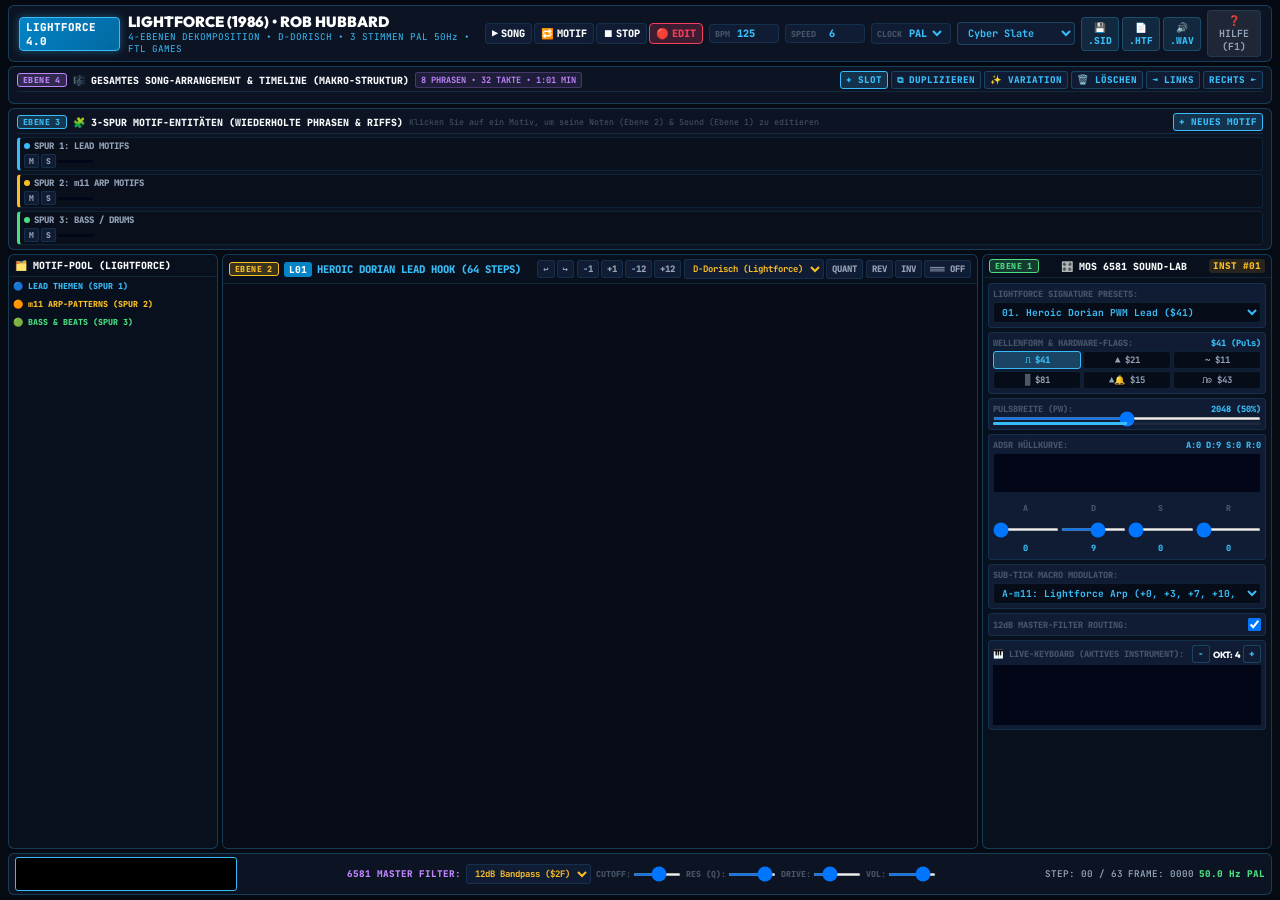
==== web_player/lightforce.html @ bea5eb61 "Create dedicated Lightforce 4-layer decomposition and motif tracker workstation (lightforce.html)" ====
<!DOCTYPE html>
<html lang="de">
<head>
    <meta charset="UTF-8">
    <meta name="viewport" content="width=device-width, initial-scale=1.0">
    <title>LIGHTFORCE 1986 • 4-Ebenen Dekomposition & Motif-Tracker (Rob Hubbard)</title>
    <link rel="stylesheet" href="lightforce.css?v=1.0.0">
</head>
<body class="lf-body" data-theme="cyber">

    <div class="lf-app-container">

        <!-- ================================================================= -->
        <!-- 1. TOP HEADER & LIGHTFORCE WORKSPACE HUD                          -->
        <!-- ================================================================= -->
        <header class="lf-header">
            <div class="lf-brand">
                <div class="lf-logo-badge">LIGHTFORCE 4.0</div>
                <div>
                    <h1>LIGHTFORCE (1986) • ROB HUBBARD</h1>
                    <div class="lf-sub">4-EBENEN DEKOMPOSITION • D-DORISCH • 3 STIMMEN PAL 50Hz • FTL GAMES</div>
                </div>
            </div>

            <!-- Master Transport & Tools -->
            <div class="lf-header-controls">
                <div class="lf-btn-group">
                    <button class="lf-btn lf-btn-play" id="btn-play-song" title="Ganzen Lightforce Song abspielen (Space)">
                        <span class="icon">▶</span> SONG
                    </button>
                    <button class="lf-btn lf-btn-loop" id="btn-play-motif" title="Ausgewähltes Motif / Pattern loopen">
                        <span class="icon">🔁</span> MOTIF
                    </button>
                    <button class="lf-btn lf-btn-stop" id="btn-stop" title="Wiedergabe stoppen (Esc)">
                        <span class="icon">⏹</span> STOP
                    </button>
                    <button class="lf-btn lf-btn-rec active" id="btn-rec-mode" title="Live-Edit-Modus aktiv">
                        <span class="icon">🔴</span> EDIT
                    </button>
                </div>

                <div class="lf-param-box">
                    <label>BPM</label>
                    <input type="number" id="inp-bpm" min="40" max="240" value="125">
                </div>
                <div class="lf-param-box">
                    <label>SPEED</label>
                    <input type="number" id="inp-speed" min="1" max="16" value="6" title="Frames pro 16tel-Schritt">
                </div>
                <div class="lf-param-box">
                    <label>CLOCK</label>
                    <select id="sel-clock">
                        <option value="pal" selected>PAL 50Hz</option>
                        <option value="ntsc">NTSC 60Hz</option>
                    </select>
                </div>

                <select id="sel-theme" class="lf-select" title="Farbschema wählen">
                    <option value="cyber" selected>Cyber Slate</option>
                    <option value="ft2">FastTracker II</option>
                    <option value="c64">Commodore 64</option>
                    <option value="matrix">Matrix Green</option>
                    <option value="dracula">Dracula Dark</option>
                </select>

                <div class="lf-export-actions">
                    <button class="lf-btn-export" id="btn-export-sid" title="Als spielbare C64 .SID-Datei exportieren">💾 .SID</button>
                    <button class="lf-btn-export" id="btn-export-htf" title="Als JSON-Projekt speichern">📄 .HTF</button>
                    <button class="lf-btn-export" id="btn-export-wav" title="Als 44.1kHz WAV rendern">🔊 .WAV</button>
                </div>

                <button class="lf-btn-help" id="btn-help" title="Hilfe & Shortcuts (F1)">❓ HILFE (F1)</button>
            </div>
        </header>

        <!-- ================================================================= -->
        <!-- 2. EBENE 4: SONG-ARRANGEMENT & MAKRO-TIMELINE (8 ABSCHNITTE)      -->
        <!-- ================================================================= -->
        <section class="lf-layer4-panel">
            <div class="lf-panel-header">
                <div class="ph-left">
                    <span class="layer-badge l4">EBENE 4</span>
                    <span class="lf-tag">🎼 GESAMTES SONG-ARRANGEMENT & TIMELINE (MAKRO-STRUKTUR)</span>
                    <span class="lf-stat-badge" id="arranger-stats-badge">8 PHRASEN • 32 TAKTE • 1:01 MIN</span>
                </div>
                <div class="ph-right">
                    <button class="lf-btn-xs btn-accent" id="btn-add-order-slot" title="Neuen Slot anfügen">+ SLOT</button>
                    <button class="lf-btn-xs" id="btn-dup-order-slot" title="Slot duplizieren">⧉ DUPLIZIEREN</button>
                    <button class="lf-btn-xs" id="btn-var-order-slot" title="Ausgewählten Slot als Variation abspalten (Make Unique)">✨ VARIATION</button>
                    <button class="lf-btn-xs lf-btn-del" id="btn-del-order-slot" title="Slot löschen">🗑️ LÖSCHEN</button>
                    <button class="lf-btn-xs" id="btn-move-left" title="Nach links verschieben">◄ LINKS</button>
                    <button class="lf-btn-xs" id="btn-move-right" title="Nach rechts verschieben">RECHTS ►</button>
                </div>
            </div>

            <!-- Horizontal Scrollable Song Timeline -->
            <div class="timeline-scroll-box" id="timeline-scroll-pane">
                <div class="timeline-slots" id="timeline-slots-container">
                    <!-- Populated dynamically by JS -->
                </div>
            </div>
        </section>

        <!-- ================================================================= -->
        <!-- 3. EBENE 3: 3-SPUR WIEDERKEHRENDE MOTIF-LANES (MODULARE ENTITÄTEN)-->
        <!-- ================================================================= -->
        <section class="lf-layer3-panel">
            <div class="lf-panel-header">
                <div class="ph-left">
                    <span class="layer-badge l3">EBENE 3</span>
                    <span class="lf-tag">🧩 3-SPUR MOTIF-ENTITÄTEN (WIEDERHOLTE PHRASEN & RIFFS)</span>
                    <span class="lf-sub-tag">Klicken Sie auf ein Motiv, um seine Noten (Ebene 2) & Sound (Ebene 1) zu editieren</span>
                </div>
                <div class="ph-right">
                    <button class="lf-btn-xs btn-accent" id="btn-new-motif" title="Neues leeres Motiv erzeugen">+ NEUES MOTIF</button>
                </div>
            </div>

            <div class="voice-lanes-container">
                <!-- Lane 1: Melody & Dual Lead -->
                <div class="voice-lane lane-1">
                    <div class="lane-info">
                        <div class="lane-title"><span class="dot d1"></span> SPUR 1: LEAD MOTIFS</div>
                        <div class="lane-btns">
                            <button class="btn-m" id="btn-mute-1">M</button>
                            <button class="btn-s" id="btn-solo-1">S</button>
                            <div class="lane-vu"><div class="lane-vu-fill" id="vu-lane-1"></div></div>
                        </div>
                    </div>
                    <div class="lane-motif-blocks" id="lane-motifs-1">
                        <!-- Populated by JS -->
                    </div>
                </div>

                <!-- Lane 2: Signature m11 Arpeggios & Harmony -->
                <div class="voice-lane lane-2">
                    <div class="lane-info">
                        <div class="lane-title"><span class="dot d2"></span> SPUR 2: m11 ARP MOTIFS</div>
                        <div class="lane-btns">
                            <button class="btn-m" id="btn-mute-2">M</button>
                            <button class="btn-s" id="btn-solo-2">S</button>
                            <div class="lane-vu"><div class="lane-vu-fill" id="vu-lane-2"></div></div>
                        </div>
                    </div>
                    <div class="lane-motif-blocks" id="lane-motifs-2">
                        <!-- Populated by JS -->
                    </div>
                </div>

                <!-- Lane 3: 16th Slap Bass & Drum Multiplex -->
                <div class="voice-lane lane-3">
                    <div class="lane-info">
                        <div class="lane-title"><span class="dot d3"></span> SPUR 3: BASS / DRUMS</div>
                        <div class="lane-btns">
                            <button class="btn-m" id="btn-mute-3">M</button>
                            <button class="btn-s" id="btn-solo-3">S</button>
                            <div class="lane-vu"><div class="lane-vu-fill" id="vu-lane-3"></div></div>
                        </div>
                    </div>
                    <div class="lane-motif-blocks" id="lane-motifs-3">
                        <!-- Populated by JS -->
                    </div>
                </div>
            </div>
        </section>

        <!-- ================================================================= -->
        <!-- 4. WORKBENCH: EBENE 2 (NOTEN-MATRIX) & EBENE 1 (MOS 6581 SYNTH)   -->
        <!-- ================================================================= -->
        <div class="lf-workbench-grid">

            <!-- 4.1 MOTIF-BIBLIOTHEK (LINKS) -->
            <aside class="lf-sidebar-pool">
                <div class="lf-panel-header">
                    <span class="lf-tag">🗂️ MOTIF-POOL (LIGHTFORCE)</span>
                </div>
                <div class="pool-scroll-area">
                    <div class="pool-group">
                        <div class="pg-title t1-col">🔵 LEAD THEMEN (SPUR 1)</div>
                        <div class="pg-list" id="pool-list-1"></div>
                    </div>
                    <div class="pool-group">
                        <div class="pg-title t2-col">🟠 m11 ARP-PATTERNS (SPUR 2)</div>
                        <div class="pg-list" id="pool-list-2"></div>
                    </div>
                    <div class="pool-group">
                        <div class="pg-title t3-col">🟢 BASS & BEATS (SPUR 3)</div>
                        <div class="pg-list" id="pool-list-3"></div>
                    </div>
                </div>
            </aside>

            <!-- 4.2 MITTE: EBENE 2 - DEKOMPRIMIERTE NOTEN- & TRACKER-MATRIX -->
            <main class="lf-editor-main">
                <div class="lf-panel-header editor-hud">
                    <div class="hud-left">
                        <span class="layer-badge l2">EBENE 2</span>
                        <span class="motif-id-badge" id="active-motif-badge">L01</span>
                        <span class="motif-name-text" id="active-motif-name">HEROIC DORIAN LEAD HOOK (64 STEPS)</span>
                    </div>

                    <!-- Transformation & Pitch Editing Toolkit -->
                    <div class="lf-toolkit">
                        <div class="lf-btn-group">
                            <button class="lf-tool-btn" id="btn-undo" title="Rückgängig (Ctrl+Z)">↩</button>
                            <button class="lf-tool-btn" id="btn-redo" title="Wiederholen (Ctrl+Y)">↪</button>
                        </div>
                        <div class="lf-btn-group">
                            <button class="lf-tool-btn" id="btn-trans-dn" title="Halbton tiefer (-1)">-1</button>
                            <button class="lf-tool-btn" id="btn-trans-up" title="Halbton höher (+1)">+1</button>
                            <button class="lf-tool-btn" id="btn-oct-dn" title="Oktave tiefer (-12)">-12</button>
                            <button class="lf-tool-btn" id="btn-oct-up" title="Oktave höher (+12)">+12</button>
                        </div>
                        <div class="lf-btn-group">
                            <select id="sel-quantize" class="lf-select-xs" title="Skalen-Quantisierung">
                                <option value="none">Skala: Frei</option>
                                <option value="dorian" selected>D-Dorisch (Lightforce)</option>
                                <option value="aeolian">D-Natürlich Moll</option>
                                <option value="major">F-Dur (Parallele)</option>
                                <option value="blues">D-Blues Scale</option>
                            </select>
                            <button class="lf-tool-btn" id="btn-quantize" title="Auf gewählte Skala quantisieren">QUANT</button>
                        </div>
                        <div class="lf-btn-group">
                            <button class="lf-tool-btn" id="btn-reverse" title="Notenfolge umkehren">REV</button>
                            <button class="lf-tool-btn" id="btn-invert" title="Noten an Achse spiegeln">INV</button>
                            <button class="lf-tool-btn" id="btn-insert-noteoff" title="Note-Off einfügen (Key 1 / ===)">=== OFF</button>
                        </div>
                    </div>
                </div>

                <!-- 64-Step Matrix Table for Active Motif -->
                <div class="matrix-scroll-pane" id="matrix-scroll-pane">
                    <div class="matrix-table" id="matrix-grid-table">
                        <!-- Populated by JS: Step, Note, Duration, Instrument, Waveform, FX Macro -->
                    </div>
                </div>
            </main>

            <!-- 4.3 RECHTS: EBENE 1 - MOS 6581 SOUND SCULPTOR & LIVE KEYBOARD -->
            <aside class="lf-sidebar-synth">
                <div class="lf-panel-header">
                    <span class="layer-badge l1">EBENE 1</span>
                    <span class="lf-tag">🎛️ MOS 6581 SOUND-LAB</span>
                    <span class="inst-tag" id="lbl-active-inst">INST #01</span>
                </div>

                <div class="synth-body">
                    <!-- Lightforce Preset Selector -->
                    <div class="synth-ctrl-card">
                        <label class="synth-lbl">LIGHTFORCE SIGNATURE PRESETS:</label>
                        <select id="sel-lf-preset" class="lf-select-sm">
                            <option value="01_dorian_lead" selected>01. Heroic Dorian PWM Lead ($41)</option>
                            <option value="02_dual_lead_saw">02. Dual-Lead 3rd Harmony Saw ($21)</option>
                            <option value="03_m11_arpeggio">03. Signature m11 6-Step Arpeggio ($41)</option>
                            <option value="04_slap_bass">04. Driving 16th Slap Bass ($41 narrow)</option>
                            <option value="05_snare_kick">05. Galois Noise Snare & Kick ($81)</option>
                            <option value="06_space_pad">06. Ambient Bandpass Space Pad ($41)</option>
                        </select>
                    </div>

                    <!-- Waveform Selector -->
                    <div class="synth-ctrl-card">
                        <div class="card-head-row">
                            <label class="synth-lbl">WELLENFORM & HARDWARE-FLAGS:</label>
                            <span class="val-txt" id="lbl-wave-hex">$41 (Puls)</span>
                        </div>
                        <div class="wave-matrix">
                            <button class="btn-w active" data-wave="0x41" title="Puls / Rechteck">⎍ $41</button>
                            <button class="btn-w" data-wave="0x21" title="Sägezahn">▲ $21</button>
                            <button class="btn-w" data-wave="0x11" title="Dreieck">~ $11</button>
                            <button class="btn-w" data-wave="0x81" title="Rauschen / Snare">▒ $81</button>
                            <button class="btn-w" data-wave="0x15" title="Ring-Modulation">▲🔔 $15</button>
                            <button class="btn-w" data-wave="0x43" title="Hard-Sync">⎍⚙ $43</button>
                        </div>
                    </div>

                    <!-- Pulse Width -->
                    <div class="synth-ctrl-card">
                        <div class="card-head-row">
                            <label class="synth-lbl">PULSBREITE (PW):</label>
                            <span class="val-txt" id="lbl-pw-val">2048 (50%)</span>
                        </div>
                        <input type="range" id="inp-pw" min="0" max="4095" value="2048" class="lf-range">
                        <div class="pw-track"><div class="pw-fill" id="pw-fill" style="width: 50%;"></div></div>
                    </div>

                    <!-- ADSR Envelope Visualizer -->
                    <div class="synth-ctrl-card">
                        <div class="card-head-row">
                            <label class="synth-lbl">ADSR HÜLLKURVE:</label>
                            <span class="val-txt" id="lbl-adsr-txt">A:0 D:9 S:0 R:0</span>
                        </div>
                        <div class="adsr-box">
                            <canvas id="adsr-canvas" width="280" height="38"></canvas>
                        </div>
                        <div class="adsr-sliders">
                            <div class="adsr-unit"><label>A</label><input type="range" id="inp-att" min="0" max="15" value="0"><span id="lbl-att">0</span></div>
                            <div class="adsr-unit"><label>D</label><input type="range" id="inp-dec" min="0" max="15" value="9"><span id="lbl-dec">9</span></div>
                            <div class="adsr-unit"><label>S</label><input type="range" id="inp-sus" min="0" max="15" value="0"><span id="lbl-sus">0</span></div>
                            <div class="adsr-unit"><label>R</label><input type="range" id="inp-rel" min="0" max="15" value="0"><span id="lbl-rel">0</span></div>
                        </div>
                    </div>

                    <!-- Sub-Tick Macro Modulator -->
                    <div class="synth-ctrl-card">
                        <label class="synth-lbl">SUB-TICK MACRO MODULATOR:</label>
                        <select id="sel-macro" class="lf-select-sm">
                            <option value="A-m11" selected>A-m11: Lightforce Arp (+0, +3, +7, +10, +14, +17)</option>
                            <option value="P02">P02: Heroic Pitch-Scoop (-2 Halbtöne)</option>
                            <option value="V08">V08: Delayed Vibrato (5.5Hz LFO)</option>
                            <option value="S12">S12: Slap-Bass Oktav-Pop (+12 HT)</option>
                            <option value="D-SD">D-SD: Snare Interrupt (Stimme 3)</option>
                            <option value="none">Kein Macro (Statisch)</option>
                        </select>
                    </div>

                    <!-- Filter Route Toggle -->
                    <div class="synth-ctrl-card row-flex">
                        <label class="synth-lbl">12dB MASTER-FILTER ROUTING:</label>
                        <input type="checkbox" id="chk-filter" checked>
                    </div>

                    <!-- Live Piano Keyboard for Active Lightforce Instrument -->
                    <div class="synth-ctrl-card keyboard-card">
                        <div class="card-head-row">
                            <label class="synth-lbl">🎹 LIVE-KEYBOARD (AKTIVES INSTRUMENT):</label>
                            <div style="display:flex; gap:3px; align-items:center;">
                                <button class="lf-btn-xs" id="btn-kb-oct-dn">-</button>
                                <span id="lbl-kb-oct" style="font-size:0.56rem; font-weight:800;">OKT: 4</span>
                                <button class="lf-btn-xs" id="btn-kb-oct-up">+</button>
                            </div>
                        </div>
                        <div class="piano-keys-wrapper" id="piano-keys-container">
                            <!-- Keys generated by JS -->
                        </div>
                    </div>
                </div>
            </aside>

        </div>

        <!-- ================================================================= -->
        <!-- 5. BOTTOM MASTER FILTER, SCOPE & 6502 TELEMETRY                   -->
        <!-- ================================================================= -->
        <footer class="lf-footer">
            <div class="scope-box">
                <canvas id="scope-canvas" width="220" height="32"></canvas>
            </div>

            <!-- Master MOS 6581 Analog Filter -->
            <div class="master-filter-box">
                <span class="flt-lbl">6581 MASTER FILTER:</span>
                <select id="sel-flt-mode" class="lf-select-xs">
                    <option value="0x2F" selected>12dB Bandpass ($2F)</option>
                    <option value="0x1F">12dB Lowpass ($1F)</option>
                    <option value="0x4F">12dB Highpass ($4F)</option>
                    <option value="0x3F">Notch ($3F)</option>
                    <option value="0x0F">Bypass</option>
                </select>
                <div class="flt-param">
                    <label>CUTOFF:</label>
                    <input type="range" id="inp-flt-cut" min="0" max="2047" value="1200">
                </div>
                <div class="flt-param">
                    <label>RES (Q):</label>
                    <input type="range" id="inp-flt-res" min="0" max="15" value="14">
                </div>
                <div class="flt-param">
                    <label>DRIVE:</label>
                    <input type="range" id="inp-flt-drive" min="0" max="10" value="3">
                </div>
                <div class="flt-param">
                    <label>VOL:</label>
                    <input type="range" id="inp-master-vol" min="0" max="100" value="85">
                </div>
            </div>

            <div class="telemetry-box">
                <span class="tele-badge" id="tele-step">STEP: 00 / 63</span>
                <span class="tele-badge" id="tele-frame">FRAME: 0000</span>
                <span class="tele-badge live">50.0 Hz PAL</span>
            </div>
        </footer>

    </div>

    <!-- Keyboard Shortcuts Help Modal (F1) -->
    <div class="lf-modal-overlay" id="help-modal" style="display: none;">
        <div class="lf-modal-content">
            <div class="modal-head">
                <h2>🎹 LIGHTFORCE WORKSTATION • WORKFLOW & TASTENBEFEHLE</h2>
                <button class="btn-close" id="btn-close-help">✖</button>
            </div>
            <div class="modal-body">
                <div class="modal-grid">
                    <div class="grid-col">
                        <h3>🎼 NOTENEINGABE & NAVIGATION</h3>
                        <ul>
                            <li><kbd>A</kbd> <kbd>W</kbd> <kbd>S</kbd> <kbd>E</kbd> <kbd>D</kbd> <kbd>F</kbd> ... : Noten spielen & eingeben</li>
                            <li><kbd>1</kbd> oder <kbd>Caps</kbd> : Note-Off (===) eingeben</li>
                            <li><kbd>Del</kbd> / <kbd>Backspace</kbd> : Feld leeren (...)</li>
                            <li><kbd>↑</kbd> <kbd>↓</kbd> : Step hoch / runter</li>
                            <li><kbd>Space</kbd> : Start / Stop (Song)</li>
                            <li><kbd>Esc</kbd> : Stop</li>
                        </ul>
                    </div>
                    <div class="grid-col">
                        <h3>🎛️ SPUR- & MOTIF-STEUERUNG</h3>
                        <ul>
                            <li><kbd>F9</kbd> : Spur 1 Mute / Unmute</li>
                            <li><kbd>F10</kbd> : Spur 2 Mute / Unmute</li>
                            <li><kbd>F11</kbd> : Spur 3 Mute / Unmute</li>
                            <li><kbd>F12</kbd> : Alle Spuren aktivieren</li>
                            <li><kbd>Ctrl+Z</kbd> : Rückgängig (Undo)</li>
                            <li><kbd>Ctrl+Y</kbd> : Wiederholen (Redo)</li>
                        </ul>
                    </div>
                </div>
            </div>
        </div>
    </div>

    <!-- Lightforce Workstation Controller Script -->
    <script src="lightforce.js?v=1.0.0"></script>
</body>
</html>
---- web_player/lightforce.css ----
/* ==============================================================================
   LIGHTFORCE 1986 - 4-LAYER DECOMPOSITION & TRACKER STYLING
   ============================================================================== */

@import url('https://fonts.googleapis.com/css2?family=JetBrains+Mono:wght@400;600;700;800;900&family=Outfit:wght@400;600;700;800;900&display=swap');

:root {
    --font-mono: 'JetBrains Mono', monospace;
    --font-ui: 'Outfit', -apple-system, BlinkMacSystemFont, sans-serif;

    /* Theme: Cyber Slate (Default) */
    --bg-main: #060a12;
    --bg-header: #0c1424;
    --bg-panel: #09101d;
    --bg-card: #101c33;
    --bg-row-even: #080d18;
    --bg-row-odd: #0b1222;
    --bg-row-beat4: #121e38;
    --bg-row-beat16: #1a2b50;
    --bg-row-playhead: rgba(56, 189, 248, 0.35);

    --border-subtle: rgba(56, 189, 248, 0.12);
    --border-medium: rgba(56, 189, 248, 0.25);
    --border-accent: rgba(56, 189, 248, 0.65);

    /* 4-Layer Hierarchy Colors */
    --layer4-purple: #c084fc;
    --layer3-blue: #38bdf8;
    --layer2-amber: #fbbf24;
    --layer1-green: #4ade80;

    /* 3 Track Stem Colors */
    --trk1-cyan: #38bdf8;
    --trk2-amber: #fbbf24;
    --trk3-green: #4ade80;

    --tag-dur-bg: rgba(251, 146, 60, 0.15);
    --tag-dur-color: #fb923c;
    --tag-inst-bg: rgba(192, 132, 252, 0.15);
    --tag-inst-color: #c084fc;

    --text-primary: #f8fafc;
    --text-secondary: #94a3b8;
    --text-muted: #475569;
    --text-empty: #1e293b;
}

[data-theme="ft2"] {
    --bg-main: #000044;
    --bg-header: #000066;
    --bg-panel: #000055;
    --bg-card: #000088;
    --bg-row-even: #000033;
    --bg-row-odd: #000044;
    --bg-row-beat4: #000077;
    --bg-row-beat16: #0000aa;
    --bg-row-playhead: rgba(255, 255, 0, 0.35);
    --border-subtle: #000088;
    --border-medium: #0000aa;
    --border-accent: #ffff00;
    --trk1-cyan: #00ffff;
    --trk2-amber: #ffff00;
    --trk3-green: #00ff00;
    --text-primary: #ffffff;
    --text-secondary: #aaaaaa;
    --text-muted: #555555;
    --text-empty: #000022;
}

[data-theme="c64"] {
    --bg-main: #40318d;
    --bg-header: #291e5e;
    --bg-panel: #342875;
    --bg-card: #4d3ca6;
    --bg-row-even: #392b80;
    --bg-row-odd: #40318d;
    --bg-row-beat4: #5946bf;
    --bg-row-beat16: #6854d9;
    --bg-row-playhead: rgba(163, 206, 255, 0.4);
    --border-subtle: #5946bf;
    --border-medium: #7562e0;
    --border-accent: #a3ceff;
    --trk1-cyan: #a3ceff;
    --trk2-amber: #e5ce81;
    --trk3-green: #9ae29b;
    --text-primary: #ffffff;
    --text-secondary: #a3ceff;
    --text-muted: #7562e0;
    --text-empty: #291e5e;
}

[data-theme="matrix"] {
    --bg-main: #020803;
    --bg-header: #051408;
    --bg-panel: #071c0a;
    --bg-card: #0c2910;
    --bg-row-even: #040e06;
    --bg-row-odd: #071609;
    --bg-row-beat4: #0c2411;
    --bg-row-beat16: #13381a;
    --bg-row-playhead: rgba(34, 197, 94, 0.35);
    --border-subtle: rgba(34, 197, 94, 0.18);
    --border-medium: rgba(34, 197, 94, 0.35);
    --border-accent: rgba(34, 197, 94, 0.7);
    --trk1-cyan: #4ade80;
    --trk2-amber: #a3e635;
    --trk3-green: #22c55e;
    --text-primary: #86efac;
    --text-secondary: #4ade80;
    --text-muted: #166534;
    --text-empty: #14532d;
}

[data-theme="dracula"] {
    --bg-main: #1e1f29;
    --bg-header: #282a36;
    --bg-panel: #282a36;
    --bg-card: #343746;
    --bg-row-even: #21222c;
    --bg-row-odd: #282a36;
    --bg-row-beat4: #383a59;
    --bg-row-beat16: #44475a;
    --bg-row-playhead: rgba(189, 147, 249, 0.3);
    --border-subtle: rgba(98, 114, 164, 0.25);
    --border-medium: rgba(98, 114, 164, 0.4);
    --border-accent: #bd93f9;
    --trk1-cyan: #8be9fd;
    --trk2-amber: #f1fa8c;
    --trk3-green: #50fa7b;
    --text-primary: #f8f8f2;
    --text-secondary: #bfbfd4;
    --text-muted: #6272a4;
    --text-empty: #44475a;
}

* { box-sizing: border-box; margin: 0; padding: 0; user-select: none; }

body.lf-body {
    background: var(--bg-main);
    color: var(--text-primary);
    font-family: var(--font-ui);
    height: 100vh;
    width: 100vw;
    overflow: hidden;
    -webkit-font-smoothing: antialiased;
}

.lf-app-container {
    display: flex;
    flex-direction: column;
    height: 100vh;
    padding: 5px 8px;
    gap: 4px;
}

/* Layer Badges */
.layer-badge {
    font-family: var(--font-mono);
    font-size: 0.52rem;
    font-weight: 900;
    padding: 1px 5px;
    border-radius: 3px;
    letter-spacing: 0.4px;
}
.layer-badge.l4 { background: rgba(192, 132, 252, 0.2); color: var(--layer4-purple); border: 1px solid var(--layer4-purple); }
.layer-badge.l3 { background: rgba(56, 189, 248, 0.2); color: var(--layer3-blue); border: 1px solid var(--layer3-blue); }
.layer-badge.l2 { background: rgba(251, 191, 36, 0.2); color: var(--layer2-amber); border: 1px solid var(--layer2-amber); }
.layer-badge.l1 { background: rgba(74, 222, 128, 0.2); color: var(--layer1-green); border: 1px solid var(--layer1-green); }

/* ==============================================================================
   1. TOP HEADER & LIGHTFORCE WORKSPACE HUD
   ============================================================================== */

.lf-header {
    display: flex;
    justify-content: space-between;
    align-items: center;
    background: var(--bg-header);
    border: 1px solid var(--border-medium);
    border-radius: 6px;
    padding: 4px 10px;
    box-shadow: 0 4px 12px rgba(0, 0, 0, 0.3);
}

.lf-brand { display: flex; align-items: center; gap: 8px; }

.lf-logo-badge {
    background: linear-gradient(135deg, #0284c7, #0369a1);
    color: #fff;
    font-family: var(--font-mono);
    font-weight: 900;
    font-size: 0.68rem;
    padding: 2px 6px;
    border-radius: 4px;
    border: 1px solid var(--trk1-cyan);
    box-shadow: 0 0 8px rgba(56, 189, 248, 0.4);
}

.lf-brand h1 { font-size: 0.92rem; font-weight: 900; color: #fff; }
.lf-sub { font-family: var(--font-mono); font-size: 0.58rem; color: var(--trk1-cyan); }

.lf-header-controls { display: flex; align-items: center; gap: 6px; }

.lf-btn-group { display: flex; gap: 2px; }

.lf-btn {
    background: var(--bg-card);
    border: 1px solid var(--border-subtle);
    color: var(--text-primary);
    font-family: var(--font-mono);
    font-size: 0.64rem;
    font-weight: 800;
    padding: 3px 6px;
    border-radius: 4px;
    cursor: pointer;
    display: flex;
    align-items: center;
    gap: 3px;
    transition: all 0.15s;
}

.lf-btn:hover { border-color: var(--trk1-cyan); }
.lf-btn-play:hover { color: var(--trk3-green); border-color: var(--trk3-green); box-shadow: 0 0 8px rgba(74, 222, 128, 0.3); }
.lf-btn-loop:hover { color: var(--trk2-amber); border-color: var(--trk2-amber); }
.lf-btn-stop:hover { color: #f43f5e; border-color: #f43f5e; }
.lf-btn-rec.active { background: rgba(244, 63, 94, 0.2); border-color: #f43f5e; color: #f43f5e; }

.lf-param-box {
    display: flex;
    align-items: center;
    gap: 3px;
    background: var(--bg-card);
    border: 1px solid var(--border-subtle);
    padding: 2px 5px;
    border-radius: 4px;
}

.lf-param-box label { font-family: var(--font-mono); font-size: 0.52rem; font-weight: 900; color: var(--text-muted); }
.lf-param-box input, .lf-param-box select {
    background: transparent;
    border: none;
    color: var(--trk1-cyan);
    font-family: var(--font-mono);
    font-size: 0.64rem;
    font-weight: 800;
    width: 40px;
    outline: none;
    text-align: center;
}

.lf-select {
    background: var(--bg-card);
    border: 1px solid var(--border-medium);
    color: var(--trk1-cyan);
    font-family: var(--font-mono);
    font-size: 0.64rem;
    font-weight: 700;
    padding: 3px 6px;
    border-radius: 4px;
    outline: none;
}

.lf-export-actions { display: flex; gap: 3px; }
.lf-btn-export {
    background: rgba(56, 189, 248, 0.12);
    border: 1px solid var(--border-medium);
    color: var(--trk1-cyan);
    font-family: var(--font-mono);
    font-size: 0.6rem;
    font-weight: 800;
    padding: 3px 6px;
    border-radius: 4px;
    cursor: pointer;
    transition: all 0.15s;
}
.lf-btn-export:hover { background: var(--trk1-cyan); color: #000; }

.lf-btn-help {
    background: rgba(255, 255, 255, 0.08);
    border: 1px solid var(--border-subtle);
    color: var(--text-secondary);
    font-family: var(--font-mono);
    font-size: 0.62rem;
    font-weight: 700;
    padding: 3px 6px;
    border-radius: 4px;
    cursor: pointer;
}

/* ==============================================================================
   2. EBENE 4: SONG-ARRANGEMENT & MAKRO-TIMELINE
   ============================================================================== */

.lf-layer4-panel {
    display: flex;
    flex-direction: column;
    background: var(--bg-header);
    border: 1px solid var(--border-medium);
    border-radius: 6px;
    padding: 4px 8px;
    gap: 3px;
}

.lf-panel-header {
    display: flex;
    justify-content: space-between;
    align-items: center;
    border-bottom: 1px solid var(--border-subtle);
    padding-bottom: 2px;
}

.ph-left { display: flex; align-items: center; gap: 6px; }
.ph-right { display: flex; gap: 3px; }

.lf-tag { font-family: var(--font-mono); font-size: 0.62rem; font-weight: 900; color: var(--text-primary); }
.lf-sub-tag { font-family: var(--font-mono); font-size: 0.52rem; color: var(--text-muted); }

.lf-stat-badge {
    font-family: var(--font-mono);
    font-size: 0.54rem;
    font-weight: 700;
    color: var(--layer4-purple);
    background: rgba(192, 132, 252, 0.1);
    padding: 1px 5px;
    border-radius: 3px;
    border: 1px solid rgba(192, 132, 252, 0.25);
}

.lf-btn-xs {
    background: var(--bg-card);
    border: 1px solid var(--border-medium);
    color: var(--trk1-cyan);
    font-family: var(--font-mono);
    font-size: 0.58rem;
    font-weight: 800;
    padding: 2px 5px;
    border-radius: 3px;
    cursor: pointer;
    transition: all 0.15s;
    white-space: nowrap;
}

.lf-btn-xs:hover { background: var(--trk1-cyan); color: #000; }
.lf-btn-xs.btn-accent { background: rgba(56, 189, 248, 0.18); border-color: var(--trk1-cyan); }
.lf-btn-xs.lf-btn-del:hover { background: #f43f5e; color: #fff; border-color: #f43f5e; }

.timeline-scroll-box { display: flex; overflow-x: auto; padding: 2px 0; }
.timeline-scroll-box::-webkit-scrollbar { height: 3px; }
.timeline-scroll-box::-webkit-scrollbar-thumb { background: var(--border-accent); border-radius: 1.5px; }

.timeline-slots { display: flex; gap: 4px; min-width: max-content; }

.timeline-slot-card {
    display: flex;
    flex-direction: column;
    background: var(--bg-card);
    border: 1px solid var(--border-subtle);
    border-radius: 4px;
    padding: 3px 5px;
    min-width: 105px;
    cursor: pointer;
    transition: all 0.15s;
}

.timeline-slot-card:hover { border-color: var(--layer4-purple); transform: translateY(-1px); }
.timeline-slot-card.active {
    background: linear-gradient(135deg, rgba(192, 132, 252, 0.18), rgba(56, 189, 248, 0.25));
    border-color: var(--layer4-purple);
    box-shadow: 0 0 8px rgba(192, 132, 252, 0.4);
}

.timeline-slot-card.playing {
    border-color: #4ade80 !important;
    box-shadow: 0 0 10px rgba(74, 222, 128, 0.5) !important;
    animation: pulse-slot 1s infinite alternate;
}

@keyframes pulse-slot {
    0% { border-color: #4ade80; }
    100% { border-color: #38bdf8; }
}

.tsc-head { display: flex; justify-content: space-between; align-items: center; margin-bottom: 2px; }
.tsc-idx { font-family: var(--font-mono); font-size: 0.5rem; font-weight: 800; color: var(--text-muted); }
.tsc-bars { font-family: var(--font-mono); font-size: 0.48rem; color: var(--trk2-amber); font-weight: 700; }
.tsc-name { font-family: var(--font-mono); font-size: 0.56rem; font-weight: 800; color: #fff; white-space: nowrap; overflow: hidden; text-overflow: ellipsis; margin-bottom: 2px; }

.tsc-sparklines { display: flex; flex-direction: column; gap: 1.5px; }
.tsc-s-row { height: 2px; background: rgba(255, 255, 255, 0.05); border-radius: 1px; overflow: hidden; }
.tsc-s-fill { height: 100%; border-radius: 1px; }
.tsc-s-fill.t1 { background: var(--trk1-cyan); }
.tsc-s-fill.t2 { background: var(--trk2-amber); }
.tsc-s-fill.t3 { background: var(--trk3-green); }

/* ==============================================================================
   3. EBENE 3: 3-SPUR WIEDERKEHRENDE MOTIF-LANES
   ============================================================================== */

.lf-layer3-panel {
    display: flex;
    flex-direction: column;
    background: var(--bg-header);
    border: 1px solid var(--border-medium);
    border-radius: 6px;
    padding: 4px 8px;
    gap: 3px;
}

.voice-lanes-container { display: flex; flex-direction: column; gap: 3px; overflow-x: auto; }

.voice-lane {
    display: flex;
    align-items: center;
    background: rgba(0, 0, 0, 0.25);
    border: 1px solid var(--border-subtle);
    border-radius: 4px;
    padding: 2px 4px;
    gap: 6px;
}

.voice-lane.lane-1 { border-left: 3px solid var(--trk1-cyan); }
.voice-lane.lane-2 { border-left: 3px solid var(--trk2-amber); }
.voice-lane.lane-3 { border-left: 3px solid var(--trk3-green); }

.lane-info { width: 140px; flex-shrink: 0; display: flex; flex-direction: column; gap: 2px; }
.lane-title { font-family: var(--font-mono); font-size: 0.56rem; font-weight: 800; color: var(--text-secondary); display: flex; align-items: center; gap: 4px; }
.dot { width: 6px; height: 6px; border-radius: 50%; }
.dot.d1 { background: var(--trk1-cyan); }
.dot.d2 { background: var(--trk2-amber); }
.dot.d3 { background: var(--trk3-green); }

.lane-btns { display: flex; align-items: center; gap: 2px; }
.btn-m, .btn-s { background: var(--bg-card); border: 1px solid var(--border-subtle); color: var(--text-secondary); font-family: var(--font-mono); font-size: 0.5rem; font-weight: 800; padding: 1px 4px; border-radius: 2px; cursor: pointer; }
.btn-m.active { background: #f43f5e; color: #fff; }
.btn-s.active { background: #eab308; color: #000; }
.lane-vu { width: 35px; height: 3px; background: #020617; border-radius: 1.5px; overflow: hidden; }
.lane-vu-fill { height: 100%; width: 0%; background: linear-gradient(90deg, #4ade80, #facc15, #f43f5e); }

.lane-motif-blocks { display: flex; gap: 4px; min-width: max-content; }

.motif-block {
    display: flex;
    flex-direction: column;
    background: var(--bg-card);
    border: 1px solid var(--border-subtle);
    border-radius: 3px;
    padding: 2px 5px;
    min-width: 95px;
    cursor: pointer;
    transition: all 0.15s;
}

.motif-block:hover { border-color: var(--trk1-cyan); }
.motif-block.active {
    background: linear-gradient(135deg, rgba(56, 189, 248, 0.2), rgba(37, 99, 235, 0.3));
    border-color: var(--trk1-cyan);
    box-shadow: 0 0 8px rgba(56, 189, 248, 0.35);
}

.motif-block.playing {
    border-color: #4ade80 !important;
    box-shadow: 0 0 8px rgba(74, 222, 128, 0.5) !important;
}

.mb-head { display: flex; justify-content: space-between; align-items: center; margin-bottom: 1px; }
.mb-id { font-family: var(--font-mono); font-size: 0.58rem; font-weight: 900; }
.lane-1 .mb-id { color: var(--trk1-cyan); }
.lane-2 .mb-id { color: var(--trk2-amber); }
.lane-3 .mb-id { color: var(--trk3-green); }
.mb-bars { font-family: var(--font-mono); font-size: 0.46rem; color: var(--text-muted); }
.mb-name { font-family: var(--font-mono); font-size: 0.52rem; font-weight: 700; color: var(--text-secondary); white-space: nowrap; overflow: hidden; text-overflow: ellipsis; margin-bottom: 2px; }
.mb-spark { height: 2px; background: rgba(255, 255, 255, 0.05); border-radius: 1px; overflow: hidden; }
.mb-spark-f { height: 100%; border-radius: 1px; }
.lane-1 .mb-spark-f { background: var(--trk1-cyan); }
.lane-2 .mb-spark-f { background: var(--trk2-amber); }
.lane-3 .mb-spark-f { background: var(--trk3-green); }

/* ==============================================================================
   4. WORKBENCH GRID
   ============================================================================== */

.lf-workbench-grid {
    display: flex;
    flex: 1;
    min-height: 0;
    gap: 4px;
    overflow: hidden;
}

/* Sidebar Pool */
.lf-sidebar-pool {
    width: 210px;
    background: var(--bg-panel);
    border: 1px solid var(--border-medium);
    border-radius: 6px;
    display: flex;
    flex-direction: column;
    overflow: hidden;
    flex-shrink: 0;
}

.lf-sidebar-pool .lf-panel-header { padding: 4px 6px; }
.pool-scroll-area { flex: 1; overflow-y: auto; padding: 4px; display: flex; flex-direction: column; gap: 6px; }

.pool-group { display: flex; flex-direction: column; gap: 2px; }
.pg-title { font-family: var(--font-mono); font-size: 0.52rem; font-weight: 900; }
.t1-col { color: var(--trk1-cyan); }
.t2-col { color: var(--trk2-amber); }
.t3-col { color: var(--trk3-green); }

.pg-list { display: flex; flex-direction: column; gap: 2px; }

.pool-item {
    background: var(--bg-card);
    border: 1px solid var(--border-subtle);
    border-radius: 3px;
    padding: 3px 5px;
    display: flex;
    justify-content: space-between;
    align-items: center;
    cursor: pointer;
    transition: all 0.15s;
}

.pool-item:hover { border-color: var(--trk1-cyan); background: rgba(56, 189, 248, 0.08); }
.pool-item.active { background: rgba(56, 189, 248, 0.2); border-color: var(--trk1-cyan); }

.pi-left { display: flex; align-items: center; gap: 4px; }
.pi-id { font-family: var(--font-mono); font-size: 0.58rem; font-weight: 900; color: var(--trk1-cyan); }
.pi-name { font-family: var(--font-mono); font-size: 0.54rem; font-weight: 700; color: var(--text-secondary); white-space: nowrap; overflow: hidden; text-overflow: ellipsis; max-width: 105px; }
.pi-notes { font-family: var(--font-mono); font-size: 0.48rem; color: var(--text-muted); }

/* Main Decompressed Matrix */
.lf-editor-main {
    flex: 1;
    min-width: 320px;
    background: var(--bg-panel);
    border: 1px solid var(--border-medium);
    border-radius: 6px;
    display: flex;
    flex-direction: column;
    overflow: hidden;
}

.editor-hud { padding: 4px 6px; }
.hud-left { display: flex; align-items: center; gap: 5px; }
.motif-id-badge { background: #0284c7; color: #fff; font-family: var(--font-mono); font-size: 0.6rem; font-weight: 900; padding: 1px 5px; border-radius: 3px; }
.motif-name-text { font-family: var(--font-mono); font-size: 0.66rem; font-weight: 900; color: var(--trk1-cyan); }

.lf-toolkit { display: flex; align-items: center; gap: 3px; }
.lf-tool-btn { background: var(--bg-card); border: 1px solid var(--border-subtle); color: var(--text-secondary); font-family: var(--font-mono); font-size: 0.56rem; font-weight: 800; padding: 2px 5px; border-radius: 3px; cursor: pointer; transition: all 0.1s; }
.lf-tool-btn:hover { background: var(--trk1-cyan); color: #000; }
.lf-select-xs { background: var(--bg-card); border: 1px solid var(--border-subtle); color: var(--trk2-amber); font-family: var(--font-mono); font-size: 0.56rem; font-weight: 700; padding: 2px 4px; border-radius: 3px; outline: none; }

.matrix-scroll-pane { flex: 1; overflow-y: auto; background: #070c18; scroll-behavior: smooth; }
.matrix-table { display: flex; flex-direction: column; }

.matrix-row {
    display: grid;
    grid-template-columns: 42px 52px 36px 36px 36px 1fr;
    border-bottom: 1px solid rgba(255, 255, 255, 0.03);
    font-family: var(--font-mono);
    font-size: 0.72rem;
    line-height: 20px;
    height: 20px;
    align-items: center;
    cursor: pointer;
}

.matrix-row.even { background: var(--bg-row-even); }
.matrix-row.odd { background: var(--bg-row-odd); }
.matrix-row.beat-4 { background: var(--bg-row-beat4); border-top: 1px solid rgba(255, 255, 255, 0.1); }
.matrix-row.beat-16 { background: var(--bg-row-beat16); border-top: 1px solid var(--trk1-cyan); }
.matrix-row.playhead { background: var(--bg-row-playhead); border-left: 3px solid var(--trk1-cyan); font-weight: 900; }
.matrix-row.cursor { outline: 1px solid var(--trk1-cyan); background: rgba(56, 189, 248, 0.15); }

.m-step { color: var(--text-muted); font-size: 0.58rem; font-weight: 700; text-align: center; border-right: 1px solid var(--border-subtle); }
.m-note { font-weight: 900; color: var(--trk1-cyan); padding-left: 6px; }
.m-note.empty { color: var(--text-empty); font-weight: 400; }
.m-dur { font-size: 0.56rem; font-weight: 700; color: var(--tag-dur-color); background: var(--tag-dur-bg); border-radius: 2px; text-align: center; }
.m-dur.empty { background: transparent; color: var(--text-empty); }
.m-inst { font-size: 0.56rem; font-weight: 800; color: var(--tag-inst-color); background: var(--tag-inst-bg); border-radius: 2px; text-align: center; }
.m-inst.empty { background: transparent; color: var(--text-empty); }
.m-wave { font-size: 0.54rem; color: #38bdf8; text-align: center; }
.m-wave.empty { color: var(--text-empty); }
.m-fx { font-size: 0.58rem; font-weight: 700; color: #facc15; padding-left: 4px; }
.m-fx.empty { color: var(--text-empty); }

/* Sidebar Synth */
.lf-sidebar-synth {
    width: 290px;
    background: var(--bg-panel);
    border: 1px solid var(--border-medium);
    border-radius: 6px;
    display: flex;
    flex-direction: column;
    overflow: hidden;
    flex-shrink: 0;
}

.lf-sidebar-synth .lf-panel-header { padding: 4px 6px; }
.inst-tag { font-family: var(--font-mono); font-size: 0.58rem; font-weight: 900; color: var(--trk2-amber); background: rgba(251, 191, 36, 0.12); padding: 1px 4px; border-radius: 3px; }

.synth-body { flex: 1; overflow-y: auto; padding: 5px; display: flex; flex-direction: column; gap: 4px; }

.synth-ctrl-card { display: flex; flex-direction: column; gap: 2px; background: var(--bg-card); border: 1px solid var(--border-subtle); border-radius: 4px; padding: 4px; }
.synth-ctrl-card.row-flex { flex-direction: row; justify-content: space-between; align-items: center; }
.synth-lbl { font-family: var(--font-mono); font-size: 0.54rem; font-weight: 800; color: var(--text-muted); }
.card-head-row { display: flex; justify-content: space-between; align-items: center; }
.val-txt { font-family: var(--font-mono); font-size: 0.54rem; font-weight: 800; color: var(--trk1-cyan); }

.lf-select-sm { background: #070d18; border: 1px solid var(--border-subtle); color: var(--trk1-cyan); font-family: var(--font-mono); font-size: 0.6rem; font-weight: 700; padding: 2px 4px; border-radius: 3px; outline: none; }

.wave-matrix { display: grid; grid-template-columns: repeat(3, 1fr); gap: 2px; }
.btn-w { background: #070d18; border: 1px solid var(--border-subtle); color: var(--text-secondary); font-family: var(--font-mono); font-size: 0.56rem; font-weight: 700; padding: 2px; border-radius: 3px; cursor: pointer; }
.btn-w.active { background: rgba(56, 189, 248, 0.25); border-color: var(--trk1-cyan); color: var(--trk1-cyan); font-weight: 900; }

.lf-range { width: 100%; height: 3px; }
.pw-track { height: 3px; background: rgba(255, 255, 255, 0.05); border-radius: 1.5px; overflow: hidden; }
.pw-fill { height: 100%; background: var(--trk1-cyan); }

.adsr-box { background: #020617; border: 1px solid var(--border-subtle); border-radius: 3px; overflow: hidden; }
.adsr-box canvas { width: 100%; height: 38px; display: block; }
.adsr-sliders { display: grid; grid-template-columns: repeat(4, 1fr); gap: 2px; text-align: center; }
.adsr-unit label { font-family: var(--font-mono); font-size: 0.52rem; font-weight: 800; color: var(--text-muted); }
.adsr-unit input { width: 100%; height: 3px; }
.adsr-unit span { font-family: var(--font-mono); font-size: 0.54rem; color: var(--trk1-cyan); font-weight: 800; }

.keyboard-card { height: 90px; }
.piano-keys-wrapper { display: flex; flex: 1; position: relative; padding: 2px; background: #020617; overflow-x: auto; }
.p-key { flex: 1; min-width: 14px; cursor: pointer; border-radius: 0 0 3px 3px; display: flex; align-items: flex-end; justify-content: center; padding-bottom: 2px; }
.p-key.white { background: #e2e8f0; border: 1px solid #94a3b8; height: 100%; z-index: 1; }
.p-key.white:hover, .p-key.white.pressed { background: #38bdf8 !important; }
.p-key.black { background: #0f172a; border: 1px solid #000; height: 58%; margin-left: -5px; margin-right: -5px; z-index: 2; width: 10px; flex: none; }
.p-key.black:hover, .p-key.black.pressed { background: #0284c7 !important; }
.key-txt { font-family: var(--font-mono); font-size: 0.42rem; font-weight: 800; color: #64748b; }

/* ==============================================================================
   5. BOTTOM FOOTER & OSCILLOSCOPE
   ============================================================================== */

.lf-footer {
    display: flex;
    justify-content: space-between;
    align-items: center;
    background: var(--bg-header);
    border: 1px solid var(--border-medium);
    border-radius: 6px;
    padding: 3px 6px;
    gap: 6px;
}

.scope-box canvas { background: #000; border: 1px solid var(--trk1-cyan); border-radius: 3px; display: block; }

.master-filter-box { display: flex; align-items: center; gap: 5px; }
.flt-lbl { font-family: var(--font-mono); font-size: 0.58rem; font-weight: 900; color: var(--tag-inst-color); }
.flt-param { display: flex; align-items: center; gap: 2px; }
.flt-param label { font-family: var(--font-mono); font-size: 0.52rem; font-weight: 800; color: var(--text-muted); }
.flt-param input { width: 48px; height: 3px; }

.telemetry-box { display: flex; align-items: center; gap: 5px; }
.tele-badge { font-family: var(--font-mono); font-size: 0.58rem; color: var(--text-secondary); font-weight: 600; }
.tele-badge.live { color: var(--trk3-green); font-weight: 900; }

/* Modal */
.lf-modal-overlay { position: fixed; top:0; left:0; width:100vw; height:100vh; background: rgba(0,0,0,0.85); backdrop-filter: blur(4px); z-index: 9999; display: flex; align-items: center; justify-content: center; }
.lf-modal-content { background: var(--bg-panel); border: 1px solid var(--trk1-cyan); border-radius: 8px; width: 650px; max-width: 95vw; box-shadow: 0 0 24px rgba(56, 189, 248, 0.4); overflow: hidden; }
.modal-head { background: #1e293b; padding: 6px 12px; display: flex; justify-content: space-between; align-items: center; border-bottom: 1px solid var(--border-medium); }
.modal-head h2 { font-family: var(--font-mono); font-size: 0.8rem; font-weight: 900; color: var(--trk1-cyan); }
.btn-close { background: transparent; border: none; color: #f43f5e; font-size: 1rem; cursor: pointer; }
.modal-body { padding: 12px; }
.modal-grid { display: grid; grid-template-columns: 1fr 1fr; gap: 12px; }
.grid-col h3 { font-family: var(--font-mono); font-size: 0.68rem; color: var(--trk2-amber); margin-bottom: 6px; }
.grid-col ul { list-style: none; display: flex; flex-direction: column; gap: 4px; font-family: var(--font-mono); font-size: 0.62rem; color: var(--text-secondary); }
kbd { background: var(--bg-card); border: 1px solid var(--border-medium); color: var(--trk1-cyan); padding: 1px 4px; border-radius: 2px; font-weight: 900; }

/* Responsive */
@media (max-width: 1100px) {
    .lf-sidebar-pool { width: 175px; }
    .lf-sidebar-synth { width: 250px; }
}

@media (max-width: 800px) {
    .lf-workbench-grid { flex-direction: column; }
    .lf-sidebar-pool, .lf-sidebar-synth { width: 100%; height: 180px; }
}
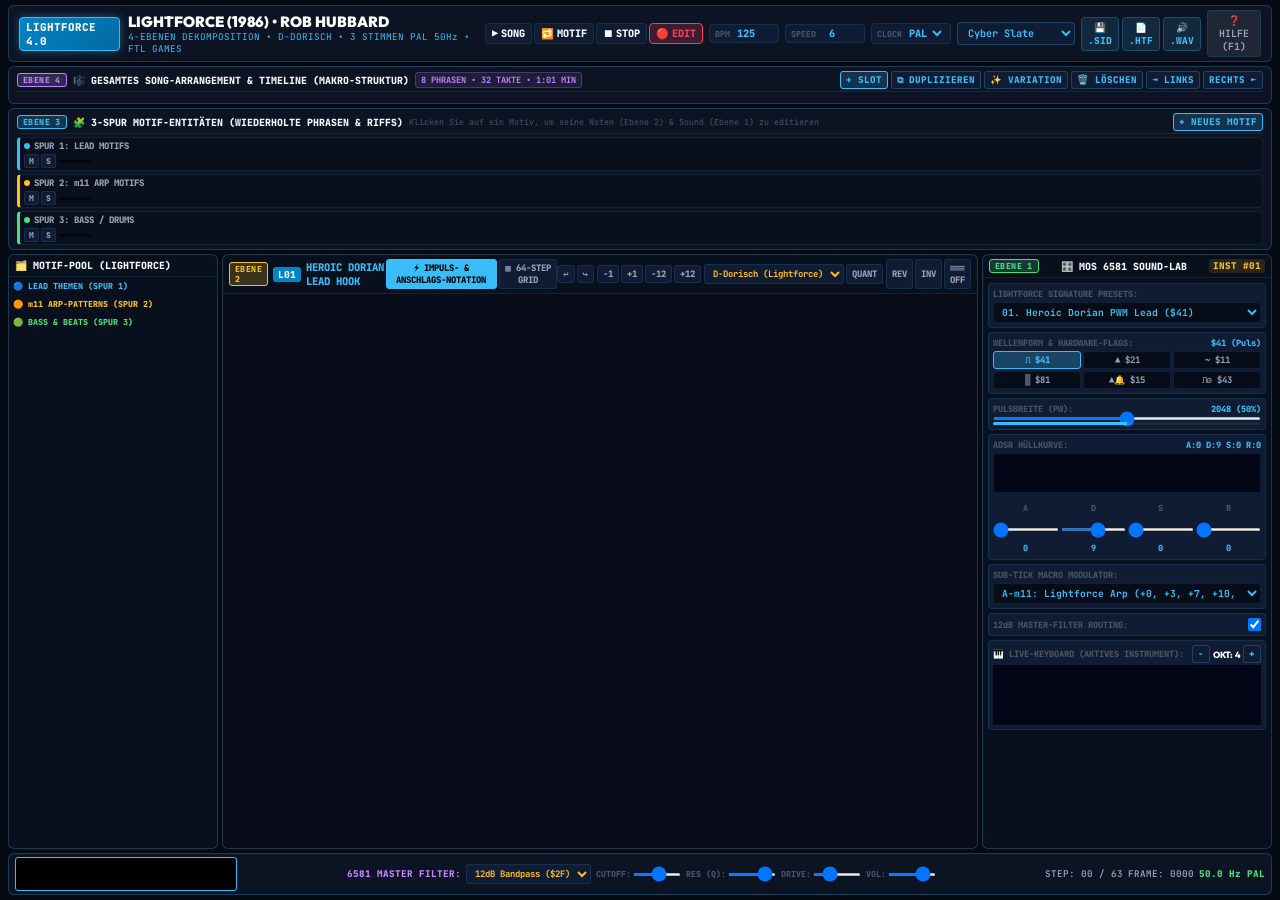
==== commit cfa4de09: "Implement Event-Driven Note Strike & Pulse Flow Notation for Ebene 2 (combining note trigger, full d" ====
--- a/web_player/lightforce.html
+++ b/web_player/lightforce.html
@@ -196,7 +196,13 @@
                     <div class="hud-left">
                         <span class="layer-badge l2">EBENE 2</span>
                         <span class="motif-id-badge" id="active-motif-badge">L01</span>
-                        <span class="motif-name-text" id="active-motif-name">HEROIC DORIAN LEAD HOOK (64 STEPS)</span>
+                        <span class="motif-name-text" id="active-motif-name">HEROIC DORIAN LEAD HOOK</span>
+                    </div>
+
+                    <!-- Notation View Toggle -->
+                    <div class="lf-btn-group view-mode-toggle">
+                        <button class="lf-tool-btn view-btn active" id="btn-view-events" title="Musikalische Impuls- & Anschlags-Notation (Notendauer & Klangkörper als Einheit)">⚡ IMPULS- & ANSCHLAGS-NOTATION</button>
+                        <button class="lf-tool-btn view-btn" id="btn-view-grid" title="Klassische 64-Schritt Matrix">▦ 64-STEP GRID</button>
                     </div>
 
                     <!-- Transformation & Pitch Editing Toolkit -->
@@ -229,9 +235,15 @@
                     </div>
                 </div>
 
-                <!-- 64-Step Matrix Table for Active Motif -->
+                <!-- Event-Driven Strike Notation & 64-Step Matrix Table for Active Motif -->
                 <div class="matrix-scroll-pane" id="matrix-scroll-pane">
-                    <div class="matrix-table" id="matrix-grid-table">
+                    <!-- 1. Event-Driven Musical Strike Sequence (Default) -->
+                    <div class="matrix-events-container" id="matrix-events-container">
+                        <!-- Populated by JS -->
+                    </div>
+
+                    <!-- 2. 64-Step Tracker Grid Table (Alternative View) -->
+                    <div class="matrix-table" id="matrix-grid-table" style="display: none;">
                         <!-- Populated by JS: Step, Note, Duration, Instrument, Waveform, FX Macro -->
                     </div>
                 </div>
--- a/web_player/lightforce.css
+++ b/web_player/lightforce.css
@@ -555,6 +555,232 @@
 .matrix-scroll-pane { flex: 1; overflow-y: auto; background: #070c18; scroll-behavior: smooth; }
 .matrix-table { display: flex; flex-direction: column; }
 
+/* View Mode Switcher */
+.view-mode-toggle .view-btn.active {
+    background: var(--trk1-cyan);
+    color: #000;
+    font-weight: 900;
+    border-color: var(--trk1-cyan);
+}
+
+/* Event-Based Note Strike & Pulse Flow Notation */
+.matrix-events-container {
+    display: flex;
+    flex-direction: column;
+    gap: 4px;
+    padding: 6px 8px;
+}
+
+.strike-event-card {
+    display: flex;
+    flex-direction: column;
+    background: rgba(15, 23, 42, 0.75);
+    border: 1px solid var(--border-subtle);
+    border-radius: 5px;
+    padding: 5px 8px;
+    gap: 4px;
+    transition: all 0.15s ease;
+    cursor: pointer;
+    position: relative;
+    overflow: hidden;
+}
+
+.strike-event-card:hover {
+    border-color: var(--trk1-cyan);
+    background: rgba(15, 23, 42, 0.95);
+}
+
+.strike-event-card.active {
+    border-color: var(--trk1-cyan);
+    box-shadow: 0 0 12px rgba(56, 189, 248, 0.3);
+    background: linear-gradient(135deg, rgba(15, 23, 42, 0.95), rgba(30, 58, 138, 0.35));
+}
+
+.strike-event-card.playing {
+    border-color: #4ade80 !important;
+    box-shadow: 0 0 16px rgba(74, 222, 128, 0.5) !important;
+    background: linear-gradient(135deg, rgba(15, 23, 42, 0.95), rgba(6, 78, 59, 0.45)) !important;
+}
+
+.sec-head {
+    display: flex;
+    justify-content: space-between;
+    align-items: center;
+    font-family: var(--font-mono);
+}
+
+.sec-left { display: flex; align-items: center; gap: 6px; }
+.sec-badge { background: #0369a1; color: #fff; font-size: 0.56rem; font-weight: 900; padding: 1px 4px; border-radius: 2px; }
+.sec-bar { color: var(--trk2-amber); font-size: 0.6rem; font-weight: 800; }
+.sec-time { color: var(--text-muted); font-size: 0.54rem; }
+.sec-dur-tag { font-size: 0.56rem; font-weight: 800; color: #38bdf8; background: rgba(56, 189, 248, 0.12); padding: 1px 6px; border-radius: 3px; border: 1px solid rgba(56, 189, 248, 0.25); }
+
+.sec-main {
+    display: flex;
+    align-items: center;
+    gap: 10px;
+}
+
+.sec-pitch-box {
+    width: 60px;
+    height: 38px;
+    background: #020617;
+    border: 1px solid var(--border-medium);
+    border-radius: 4px;
+    display: flex;
+    align-items: center;
+    justify-content: center;
+    position: relative;
+    flex-shrink: 0;
+}
+
+.sec-pitch {
+    font-family: var(--font-mono);
+    font-size: 1.05rem;
+    font-weight: 900;
+    color: var(--trk1-cyan);
+    letter-spacing: -0.5px;
+}
+
+.sec-pitch-box.rest .sec-pitch {
+    color: var(--text-empty);
+    font-size: 0.8rem;
+}
+
+.lane-2 .sec-pitch { color: var(--trk2-amber); }
+.lane-3 .sec-pitch { color: var(--trk3-green); }
+
+.sec-body {
+    flex: 1;
+    display: flex;
+    flex-direction: column;
+    gap: 3px;
+    min-width: 0;
+}
+
+.sec-inst-row {
+    display: flex;
+    align-items: center;
+    gap: 6px;
+}
+
+.sec-inst-name {
+    font-family: var(--font-mono);
+    font-size: 0.64rem;
+    font-weight: 800;
+    color: #fff;
+    white-space: nowrap;
+    overflow: hidden;
+    text-overflow: ellipsis;
+}
+
+.sec-wave-badge {
+    font-family: var(--font-mono);
+    font-size: 0.52rem;
+    font-weight: 800;
+    color: #38bdf8;
+    background: rgba(56, 189, 248, 0.15);
+    padding: 0 4px;
+    border-radius: 2px;
+}
+
+.sec-dur-bar-track {
+    height: 6px;
+    background: rgba(255, 255, 255, 0.06);
+    border-radius: 3px;
+    overflow: hidden;
+    position: relative;
+}
+
+.sec-dur-bar-fill {
+    height: 100%;
+    background: linear-gradient(90deg, #38bdf8, #818cf8);
+    border-radius: 3px;
+    transition: width 0.15s ease;
+}
+
+.lane-2 .sec-dur-bar-fill { background: linear-gradient(90deg, #f59e0b, #ef4444); }
+.lane-3 .sec-dur-bar-fill { background: linear-gradient(90deg, #10b981, #06b6d4); }
+
+.sec-macro-flow {
+    display: flex;
+    align-items: center;
+    gap: 4px;
+    font-family: var(--font-mono);
+    font-size: 0.54rem;
+}
+
+.macro-chip {
+    padding: 1px 5px;
+    border-radius: 2px;
+    font-weight: 700;
+    white-space: nowrap;
+}
+
+.macro-chip.attack {
+    background: rgba(244, 63, 94, 0.18);
+    color: #fda4af;
+    border: 1px solid rgba(244, 63, 94, 0.3);
+}
+
+.macro-arrow { color: var(--text-muted); font-size: 0.5rem; }
+
+.macro-chip.sustain {
+    background: rgba(250, 204, 21, 0.15);
+    color: #fef08a;
+    border: 1px solid rgba(250, 204, 21, 0.3);
+}
+
+.sec-actions {
+    display: flex;
+    align-items: center;
+    gap: 3px;
+    flex-shrink: 0;
+}
+
+.sec-btn-col {
+    display: flex;
+    flex-direction: column;
+    gap: 2px;
+}
+
+.sec-btn {
+    background: var(--bg-card);
+    border: 1px solid var(--border-subtle);
+    color: var(--text-secondary);
+    font-family: var(--font-mono);
+    font-size: 0.52rem;
+    font-weight: 800;
+    padding: 2px 5px;
+    border-radius: 2px;
+    cursor: pointer;
+    transition: all 0.1s;
+}
+
+.sec-btn:hover {
+    background: var(--trk1-cyan);
+    color: #000;
+}
+
+.btn-sec-play {
+    width: 28px;
+    height: 28px;
+    border-radius: 50%;
+    background: #0284c7;
+    color: #fff;
+    font-size: 0.65rem;
+    display: flex;
+    align-items: center;
+    justify-content: center;
+    border: none;
+}
+
+.btn-sec-play:hover {
+    background: #38bdf8;
+    color: #000;
+    transform: scale(1.08);
+}
+
 .matrix-row {
     display: grid;
     grid-template-columns: 42px 52px 36px 36px 36px 1fr;
